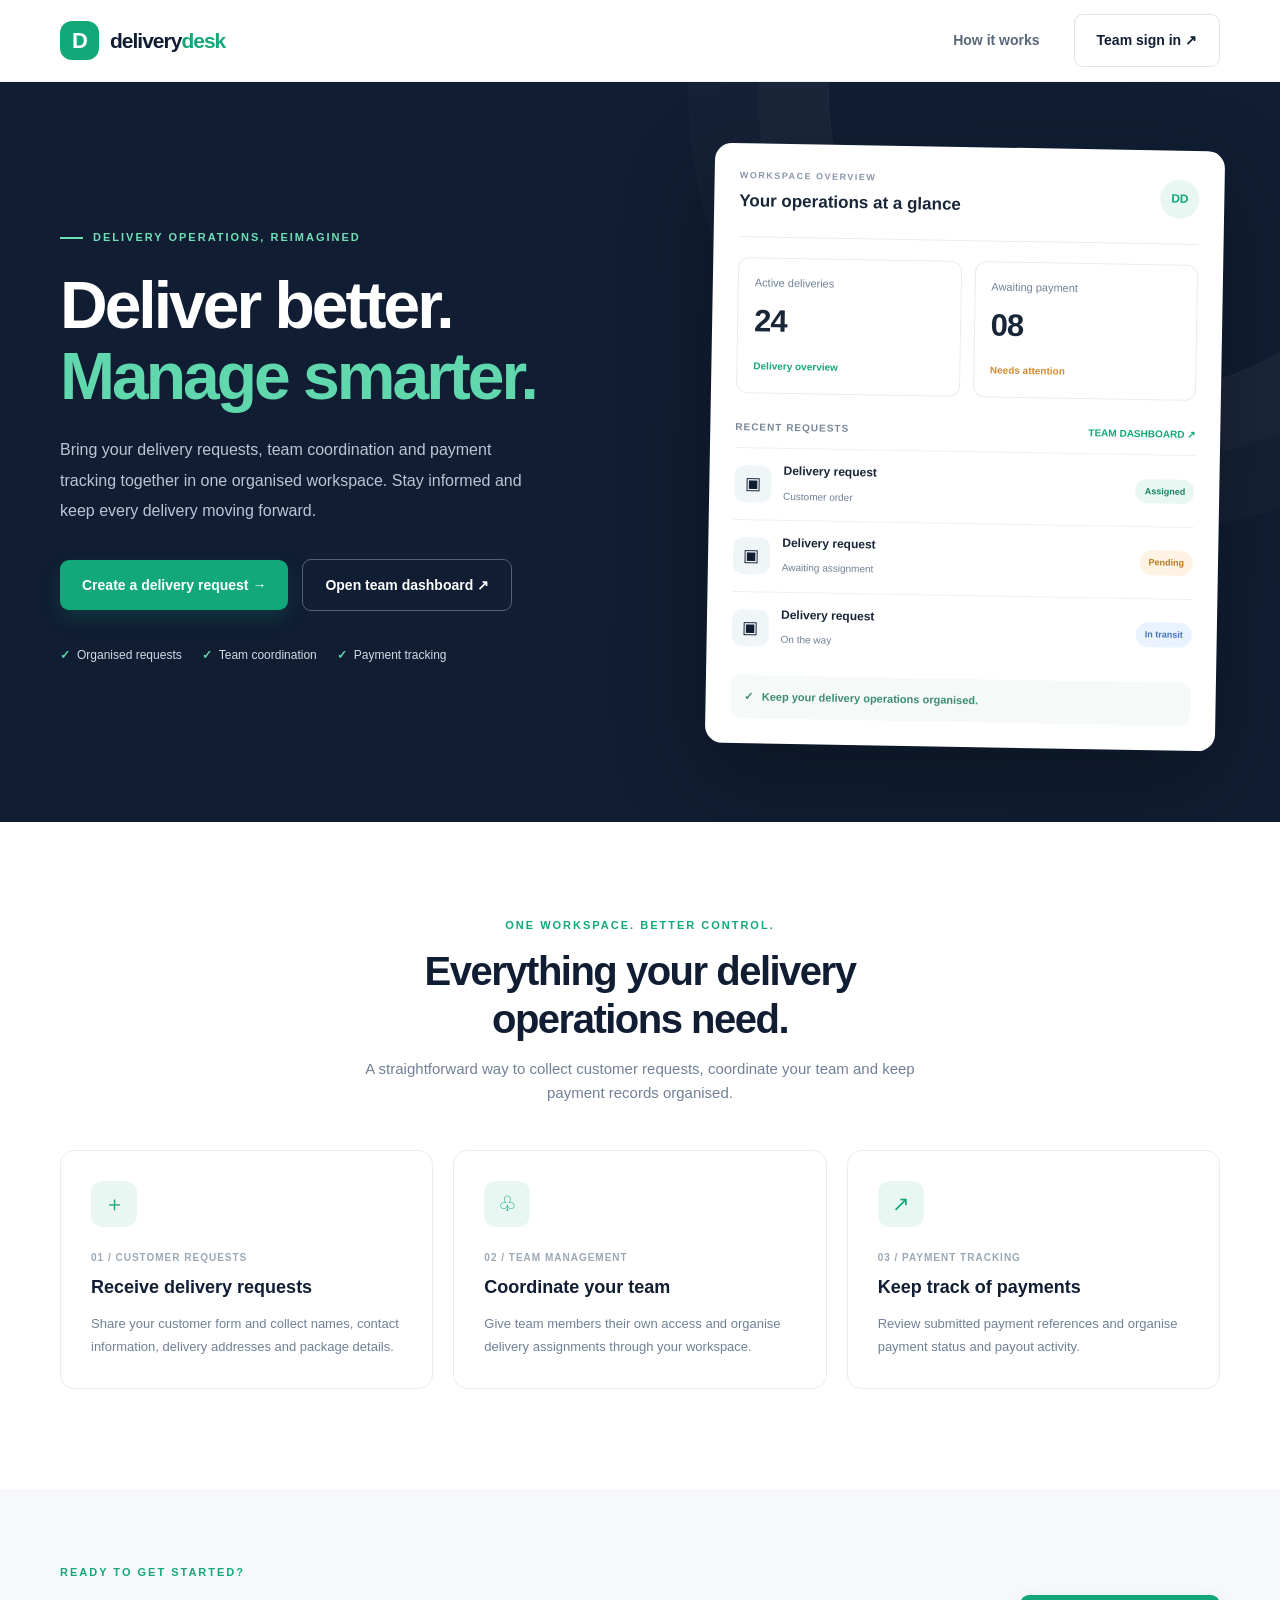
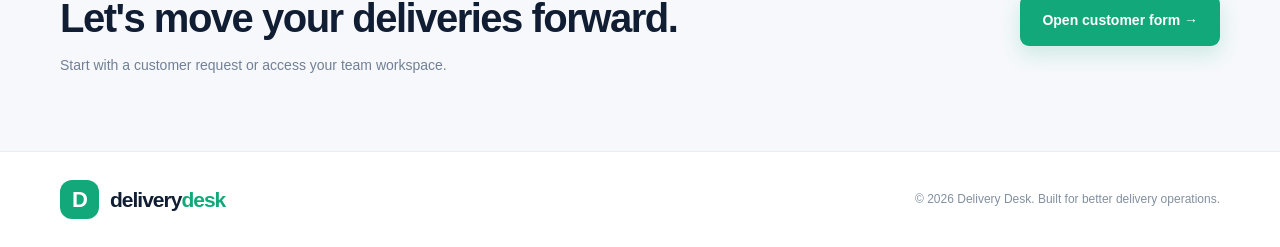
==== index.html @ 48ea98e4 "Add files via upload" ====
<!DOCTYPE html>
<html lang="en">
<head>
  <meta charset="UTF-8">
  <meta name="viewport" content="width=device-width, initial-scale=1.0">
  <meta name="theme-color" content="#101d32">
  <title>Delivery Desk | Move every delivery forward</title>
  <meta name="description" content="Manage delivery requests, coordinate your team and track payment activity with Delivery Desk.">

  <style>
    :root {
      --navy: #101d32;
      --navy-light: #1b2c46;
      --green: #13a879;
      --green-light: #e8f7f1;
      --text: #192638;
      --muted: #718096;
      --border: #e8edf2;
      --background: #f6f8fb;
      --white: #ffffff;
    }

    * { box-sizing: border-box; margin: 0; padding: 0; }

    html { scroll-behavior: smooth; }

    body {
      font-family: Inter, -apple-system, BlinkMacSystemFont, "Segoe UI", sans-serif;
      color: var(--text);
      background: var(--white);
      line-height: 1.6;
    }

    a { text-decoration: none; color: inherit; }

    .container {
      width: min(1160px, calc(100% - 48px));
      margin: auto;
    }

    .navbar {
      height: 82px;
      display: flex;
      align-items: center;
      justify-content: space-between;
      border-bottom: 1px solid #edf0f4;
      background: rgba(255,255,255,.96);
      padding: 0 max(24px, calc((100vw - 1160px)/2));
      position: sticky;
      top: 0;
      z-index: 20;
      backdrop-filter: blur(12px);
    }

    .brand {
      display: flex;
      align-items: center;
      gap: 11px;
      font-size: 21px;
      font-weight: 800;
      letter-spacing: -1px;
      color: var(--navy);
    }

    .brand-icon {
      width: 39px;
      height: 39px;
      display: grid;
      place-items: center;
      border-radius: 12px;
      background: var(--green);
      color: white;
      font-size: 22px;
      font-weight: 900;
    }

    .brand span:last-child span { color: var(--green); }

    .nav-links {
      display: flex;
      align-items: center;
      gap: 34px;
      font-size: 14px;
      font-weight: 600;
      color: #59677a;
    }

    .nav-links a:hover { color: var(--green); }

    .button {
      display: inline-flex;
      align-items: center;
      justify-content: center;
      gap: 10px;
      padding: 14px 22px;
      border-radius: 9px;
      font-size: 14px;
      font-weight: 700;
      transition: .2s ease;
      cursor: pointer;
    }

    .button-primary {
      background: var(--green);
      color: white;
      box-shadow: 0 8px 20px rgba(19,168,121,.18);
    }

    .button-primary:hover {
      background: #0c9067;
      transform: translateY(-2px);
    }

    .button-outline {
      border: 1px solid #dce3eb;
      color: var(--navy);
      background: white;
    }

    .button-outline:hover { border-color: var(--green); color: var(--green); }

    .hero {
      background: var(--navy);
      color: white;
      position: relative;
      overflow: hidden;
    }

    .hero::before {
      content: "";
      position: absolute;
      width: 600px;
      height: 600px;
      border: 1px solid rgba(255,255,255,.07);
      border-radius: 50%;
      right: -150px;
      top: -290px;
      box-shadow: 0 0 0 70px rgba(255,255,255,.025),
                  0 0 0 140px rgba(255,255,255,.02);
    }

    .hero-inner {
      min-height: 625px;
      display: grid;
      grid-template-columns: 1fr 1fr;
      align-items: center;
      gap: 65px;
      padding-top: 65px;
      padding-bottom: 75px;
      position: relative;
      z-index: 1;
    }

    .eyebrow {
      color: #6fe0b5;
      font-size: 11px;
      letter-spacing: 2px;
      font-weight: 800;
      display: flex;
      align-items: center;
      gap: 10px;
      margin-bottom: 23px;
    }

    .eyebrow::before {
      content: "";
      width: 23px;
      height: 2px;
      background: #6fe0b5;
    }

    .hero h1 {
      font-size: clamp(42px, 5.2vw, 66px);
      line-height: 1.08;
      letter-spacing: -3px;
      max-width: 570px;
      margin-bottom: 23px;
    }

    .hero h1 span { color: #61d7ad; }

    .hero-description {
      color: #bac6d5;
      font-size: 16px;
      line-height: 1.9;
      max-width: 490px;
      margin-bottom: 32px;
    }

    .hero-buttons {
      display: flex;
      align-items: center;
      flex-wrap: wrap;
      gap: 14px;
    }

    .hero .button-outline {
      background: transparent;
      border-color: #536177;
      color: white;
    }

    .hero .button-outline:hover {
      background: rgba(255,255,255,.08);
      border-color: white;
    }

    .trust-list {
      display: flex;
      flex-wrap: wrap;
      gap: 20px;
      margin-top: 35px;
      color: #d1dbe6;
      font-size: 12px;
    }

    .trust-list span::before {
      content: "✓";
      color: #61d7ad;
      margin-right: 7px;
      font-weight: 900;
    }

    /* Dashboard preview */

    .dashboard-card {
      background: white;
      color: var(--text);
      border-radius: 17px;
      padding: 25px;
      box-shadow: 0 30px 90px rgba(0,0,0,.28);
      transform: rotate(1deg);
      max-width: 510px;
      margin-left: auto;
      width: 100%;
    }

    .dashboard-top {
      display: flex;
      justify-content: space-between;
      align-items: center;
      padding-bottom: 21px;
      border-bottom: 1px solid var(--border);
    }

    .dashboard-top small {
      display: block;
      font-size: 9px;
      letter-spacing: 1.5px;
      color: #8a96a6;
      font-weight: 800;
      margin-bottom: 5px;
    }

    .dashboard-top strong { font-size: 17px; }

    .avatar {
      width: 39px;
      height: 39px;
      border-radius: 50%;
      display: grid;
      place-items: center;
      background: var(--green-light);
      color: var(--green);
      font-size: 12px;
      font-weight: 800;
    }

    .stats {
      display: grid;
      grid-template-columns: 1fr 1fr;
      gap: 13px;
      padding: 20px 0;
    }

    .stat {
      border: 1px solid var(--border);
      border-radius: 11px;
      padding: 16px;
    }

    .stat small {
      color: var(--muted);
      font-size: 11px;
      display: block;
    }

    .stat strong {
      display: block;
      font-size: 31px;
      margin: 5px 0;
      letter-spacing: -1px;
    }

    .stat em {
      color: var(--green);
      font-size: 10px;
      font-style: normal;
      font-weight: 700;
    }

    .stat .orange { color: #d28b30; }

    .section-heading {
      display: flex;
      justify-content: space-between;
      align-items: center;
      margin: 6px 0 12px;
      font-size: 10px;
      font-weight: 800;
      letter-spacing: 1px;
      color: #788698;
    }

    .section-heading a {
      color: var(--green);
      font-size: 10px;
      letter-spacing: 0;
    }

    .order {
      display: flex;
      align-items: center;
      gap: 12px;
      padding: 13px 0;
      border-top: 1px solid #edf0f4;
    }

    .order-icon {
      width: 37px;
      height: 37px;
      border-radius: 10px;
      background: #f0f5f8;
      display: grid;
      place-items: center;
      color: var(--navy);
      font-size: 17px;
    }

    .order-info { flex: 1; }

    .order-info strong {
      display: block;
      font-size: 12px;
    }

    .order-info small {
      color: var(--muted);
      font-size: 10px;
    }

    .status {
      padding: 5px 9px;
      border-radius: 20px;
      font-size: 9px;
      font-weight: 800;
    }

    .status-green { background: #e8f7f1; color: #13845e; }
    .status-orange { background: #fff4e4; color: #b77820; }
    .status-blue { background: #eaf2ff; color: #4273bd; }

    .dashboard-bottom {
      margin-top: 12px;
      padding: 13px;
      border-radius: 9px;
      background: #f5faf8;
      color: #3c8d70;
      font-size: 11px;
      font-weight: 700;
    }

    /* General sections */

    .intro {
      text-align: center;
      padding: 95px 0 45px;
    }

    .section-tag {
      color: var(--green);
      font-size: 11px;
      letter-spacing: 2px;
      font-weight: 800;
      margin-bottom: 12px;
    }

    .intro h2, .cta h2 {
      color: var(--navy);
      font-size: clamp(28px, 3.5vw, 40px);
      letter-spacing: -1.5px;
      line-height: 1.2;
    }

    .intro p {
      color: var(--muted);
      font-size: 15px;
      max-width: 570px;
      margin: 14px auto 0;
    }

    .features {
      display: grid;
      grid-template-columns: repeat(3, 1fr);
      gap: 20px;
      padding-bottom: 100px;
    }

    .feature {
      border: 1px solid var(--border);
      padding: 30px;
      border-radius: 14px;
      transition: .2s ease;
      background: white;
    }

    .feature:hover {
      transform: translateY(-5px);
      box-shadow: 0 15px 35px rgba(20,40,70,.07);
      border-color: #cdece0;
    }

    .feature-icon {
      width: 46px;
      height: 46px;
      display: grid;
      place-items: center;
      background: var(--green-light);
      color: var(--green);
      border-radius: 12px;
      font-size: 21px;
      margin-bottom: 23px;
    }

    .feature-number {
      color: #9ba8b6;
      font-size: 10px;
      font-weight: 800;
      letter-spacing: 1px;
    }

    .feature h3 {
      font-size: 18px;
      margin: 7px 0 10px;
      color: var(--navy);
    }

    .feature p {
      color: var(--muted);
      font-size: 13px;
      line-height: 1.8;
    }

    .cta-section {
      background: var(--background);
      padding: 75px 0;
    }

    .cta {
      display: flex;
      justify-content: space-between;
      align-items: center;
      gap: 30px;
    }

    .cta p {
      color: var(--muted);
      margin-top: 12px;
      font-size: 14px;
    }

    footer {
      padding: 28px 0;
      border-top: 1px solid var(--border);
      background: white;
    }

    .footer-inner {
      display: flex;
      justify-content: space-between;
      align-items: center;
      gap: 20px;
      flex-wrap: wrap;
    }

    .footer-inner small {
      color: #8290a0;
      font-size: 12px;
    }

    @media(max-width: 850px) {
      .hero-inner {
        grid-template-columns: 1fr;
        gap: 55px;
        padding-top: 80px;
      }

      .dashboard-card { margin: auto; transform: none; }
      .features { grid-template-columns: 1fr; }
      .intro { padding-top: 75px; }
    }

    @media(max-width: 600px) {
      .navbar { height: 70px; padding: 0 20px; }
      .nav-links { gap: 12px; font-size: 12px; }
      .nav-links .button { padding: 10px 12px; font-size: 11px; }
      .container { width: calc(100% - 36px); }
      .hero-inner { padding-top: 65px; padding-bottom: 65px; }
      .hero h1 { letter-spacing: -2px; }
      .hero-description { font-size: 14px; }
      .hero-buttons { align-items: stretch; flex-direction: column; }
      .trust-list { gap: 12px; }
      .dashboard-card { padding: 17px; }
      .stat { padding: 12px; }
      .stat strong { font-size: 25px; }
      .order-info strong { font-size: 10px; }
      .status { font-size: 8px; padding: 4px 6px; }
      .cta { flex-direction: column; align-items: flex-start; }
      .cta .button { width: 100%; }
    }
  </style>
</head>

<body>

  <nav class="navbar">
    <a class="brand" href="index.html">
      <span class="brand-icon">D</span>
      <span>delivery<span>desk</span></span>
    </a>

    <div class="nav-links">
      <a href="#how">How it works</a>
      <a class="button button-outline" href="login.html">Team sign in ↗</a>
    </div>
  </nav>

  <main>
    <section class="hero">
      <div class="container hero-inner">

        <div>
          <div class="eyebrow">DELIVERY OPERATIONS, REIMAGINED</div>

          <h1>
            Deliver better.<br>
            <span>Manage smarter.</span>
          </h1>

          <p class="hero-description">
            Bring your delivery requests, team coordination and payment
            tracking together in one organised workspace. Stay informed
            and keep every delivery moving forward.
          </p>

          <div class="hero-buttons">
            <a href="delivery.html" class="button button-primary">
              Create a delivery request →
            </a>
            <a href="login.html" class="button button-outline">
              Open team dashboard ↗
            </a>
          </div>

          <div class="trust-list">
            <span>Organised requests</span>
            <span>Team coordination</span>
            <span>Payment tracking</span>
          </div>
        </div>

        <div class="dashboard-card">
          <div class="dashboard-top">
            <div>
              <small>WORKSPACE OVERVIEW</small>
              <strong>Your operations at a glance</strong>
            </div>
            <div class="avatar">DD</div>
          </div>

          <div class="stats">
            <div class="stat">
              <small>Active deliveries</small>
              <strong>24</strong>
              <em>Delivery overview</em>
            </div>
            <div class="stat">
              <small>Awaiting payment</small>
              <strong>08</strong>
              <em class="orange">Needs attention</em>
            </div>
          </div>

          <div class="section-heading">
            <span>RECENT REQUESTS</span>
            <a href="login.html">TEAM DASHBOARD ↗</a>
          </div>

          <div class="order">
            <div class="order-icon">▣</div>
            <div class="order-info">
              <strong>Delivery request</strong>
              <small>Customer order</small>
            </div>
            <span class="status status-green">Assigned</span>
          </div>

          <div class="order">
            <div class="order-icon">▣</div>
            <div class="order-info">
              <strong>Delivery request</strong>
              <small>Awaiting assignment</small>
            </div>
            <span class="status status-orange">Pending</span>
          </div>

          <div class="order">
            <div class="order-icon">▣</div>
            <div class="order-info">
              <strong>Delivery request</strong>
              <small>On the way</small>
            </div>
            <span class="status status-blue">In transit</span>
          </div>

          <div class="dashboard-bottom">
            ✓ &nbsp; Keep your delivery operations organised.
          </div>
        </div>

      </div>
    </section>

    <section id="how">
      <div class="container">
        <div class="intro">
          <div class="section-tag">ONE WORKSPACE. BETTER CONTROL.</div>
          <h2>Everything your delivery<br>operations need.</h2>
          <p>
            A straightforward way to collect customer requests,
            coordinate your team and keep payment records organised.
          </p>
        </div>

        <div class="features">
          <article class="feature">
            <div class="feature-icon">＋</div>
            <div class="feature-number">01 / CUSTOMER REQUESTS</div>
            <h3>Receive delivery requests</h3>
            <p>
              Share your customer form and collect names, contact
              information, delivery addresses and package details.
            </p>
          </article>

          <article class="feature">
            <div class="feature-icon">♧</div>
            <div class="feature-number">02 / TEAM MANAGEMENT</div>
            <h3>Coordinate your team</h3>
            <p>
              Give team members their own access and organise
              delivery assignments through your workspace.
            </p>
          </article>

          <article class="feature">
            <div class="feature-icon">↗</div>
            <div class="feature-number">03 / PAYMENT TRACKING</div>
            <h3>Keep track of payments</h3>
            <p>
              Review submitted payment references and organise
              payment status and payout activity.
            </p>
          </article>
        </div>
      </div>
    </section>

    <section class="cta-section">
      <div class="container cta">
        <div>
          <div class="section-tag">READY TO GET STARTED?</div>
          <h2>Let's move your deliveries forward.</h2>
          <p>Start with a customer request or access your team workspace.</p>
        </div>

        <a href="delivery.html" class="button button-primary">
          Open customer form →
        </a>
      </div>
    </section>
  </main>

  <footer>
    <div class="container footer-inner">
      <a class="brand" href="index.html">
        <span class="brand-icon">D</span>
        <span>delivery<span>desk</span></span>
      </a>
      <small>© 2026 Delivery Desk. Built for better delivery operations.</small>
    </div>
  </footer>

</body>
</html>
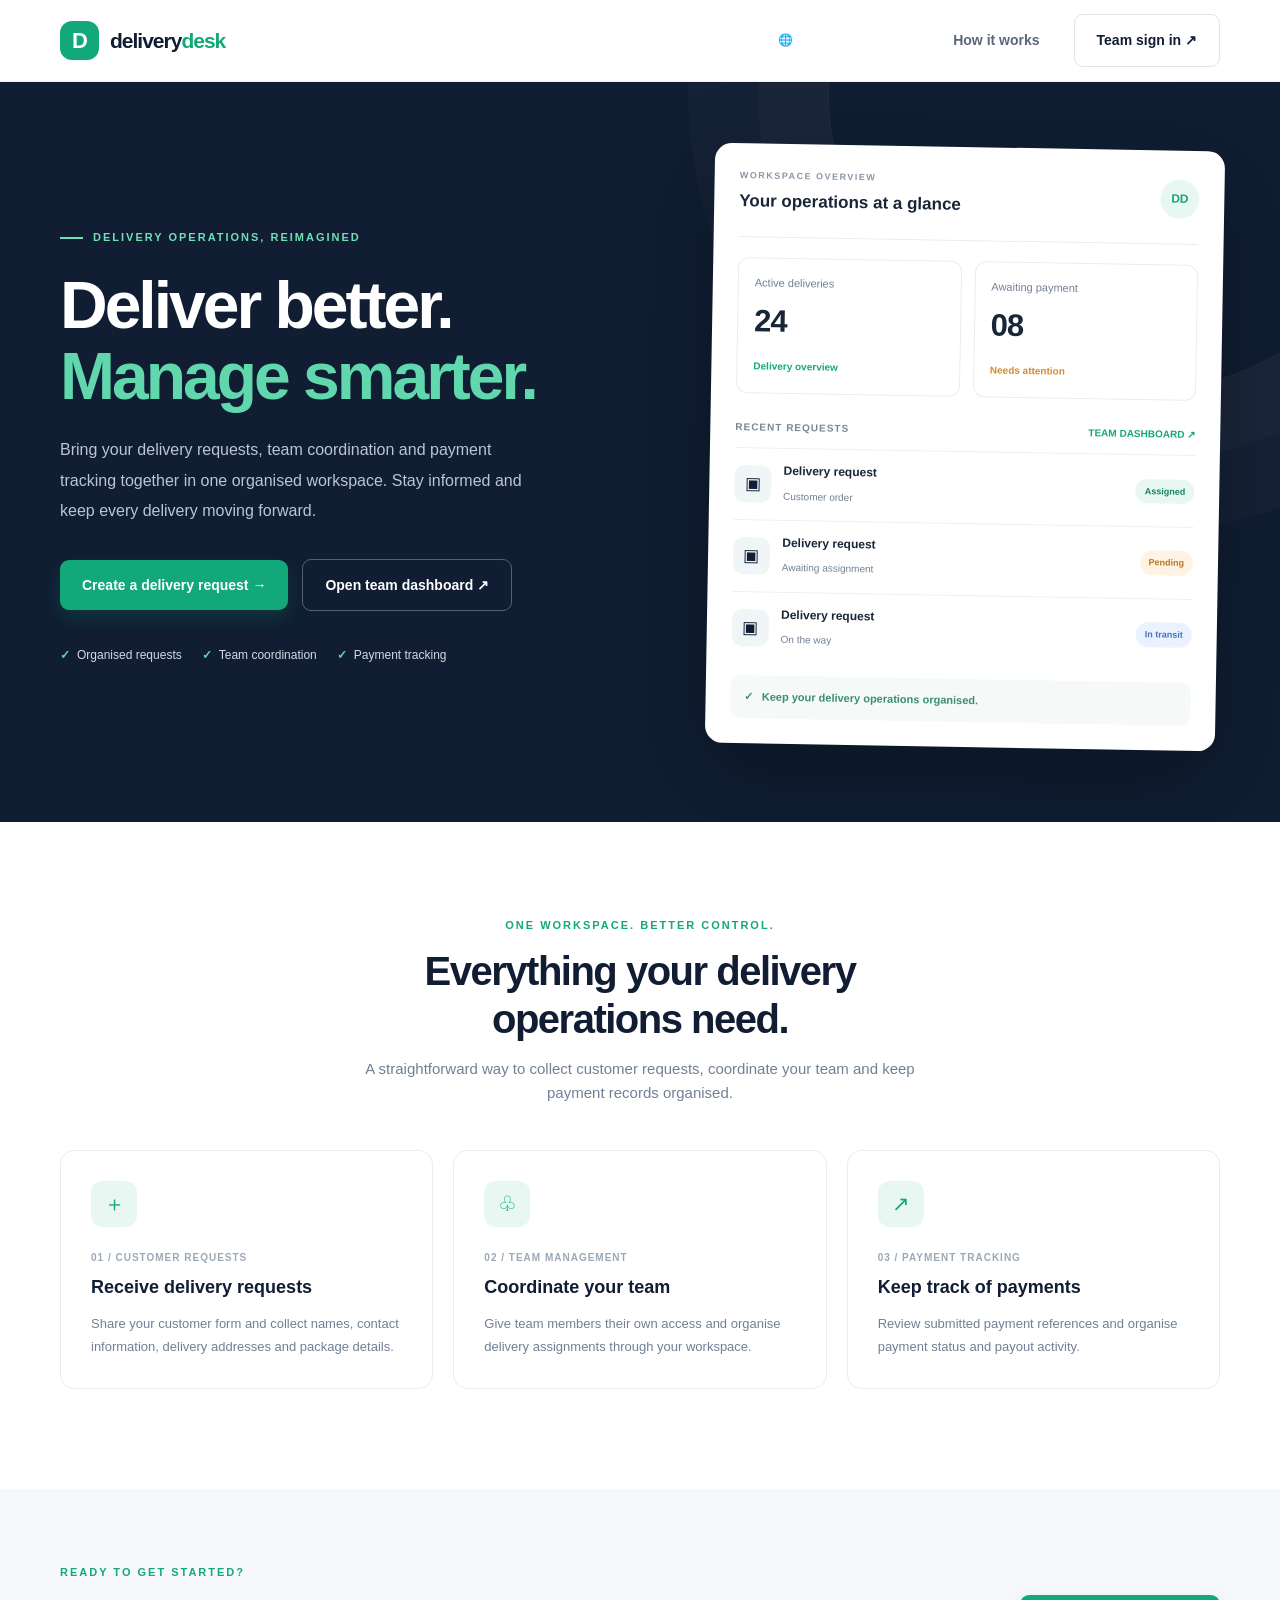
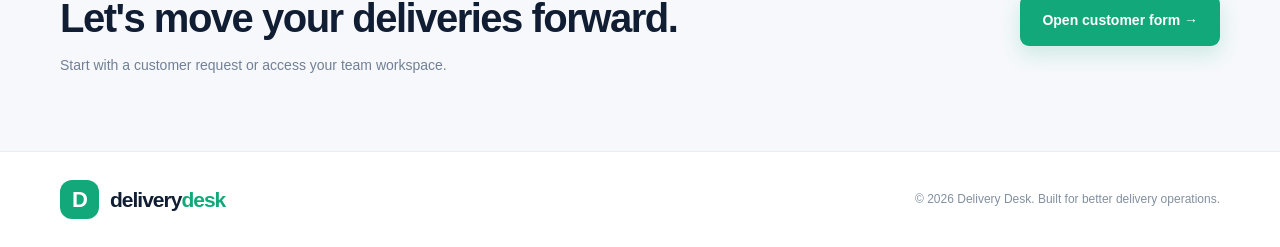
==== commit 843aa822: "Add files via upload" ====
--- a/index.html
+++ b/index.html
@@ -87,6 +87,34 @@
     }
 
     .nav-links a:hover { color: var(--green); }
+
+    /* Language translator */
+    .language-picker {
+      display: flex;
+      align-items: center;
+      gap: 6px;
+      font-size: 12px;
+      color: #59677a;
+      font-weight: 600;
+    }
+
+    #google_translate_element { min-width: 120px; }
+    #google_translate_element select {
+      max-width: 150px;
+      padding: 8px 10px;
+      border: 1px solid #dce3eb;
+      border-radius: 8px;
+      background: #fff;
+      color: var(--navy);
+      font: inherit;
+      cursor: pointer;
+    }
+
+    .goog-te-banner-frame { display: none !important; }
+    body { top: 0 !important; }
+    .goog-logo-link, .goog-te-gadget span { display: none !important; }
+    .goog-te-gadget { color: transparent !important; font-size: 0 !important; }
+
 
     .button {
       display: inline-flex;
@@ -531,6 +559,10 @@
     </a>
 
     <div class="nav-links">
+      <div class="language-picker" aria-label="Website language">
+        <span aria-hidden="true">🌐</span>
+        <div id="google_translate_element"></div>
+      </div>
       <a href="#how">How it works</a>
       <a class="button button-outline" href="login.html">Team sign in ↗</a>
     </div>
@@ -702,5 +734,19 @@
     </div>
   </footer>
 
+  <script>
+    function googleTranslateElementInit() {
+      new google.translate.TranslateElement(
+        {
+          pageLanguage: "en",
+          includedLanguages: "en,fr,es,pt,de,it,ar,zh-CN,ja,ko,ru,hi,nl,tr,sw",
+          autoDisplay: false
+        },
+        "google_translate_element"
+      );
+    }
+  </script>
+  <script src="https://translate.google.com/translate_a/element.js?cb=googleTranslateElementInit"></script>
+
 </body>
 </html>
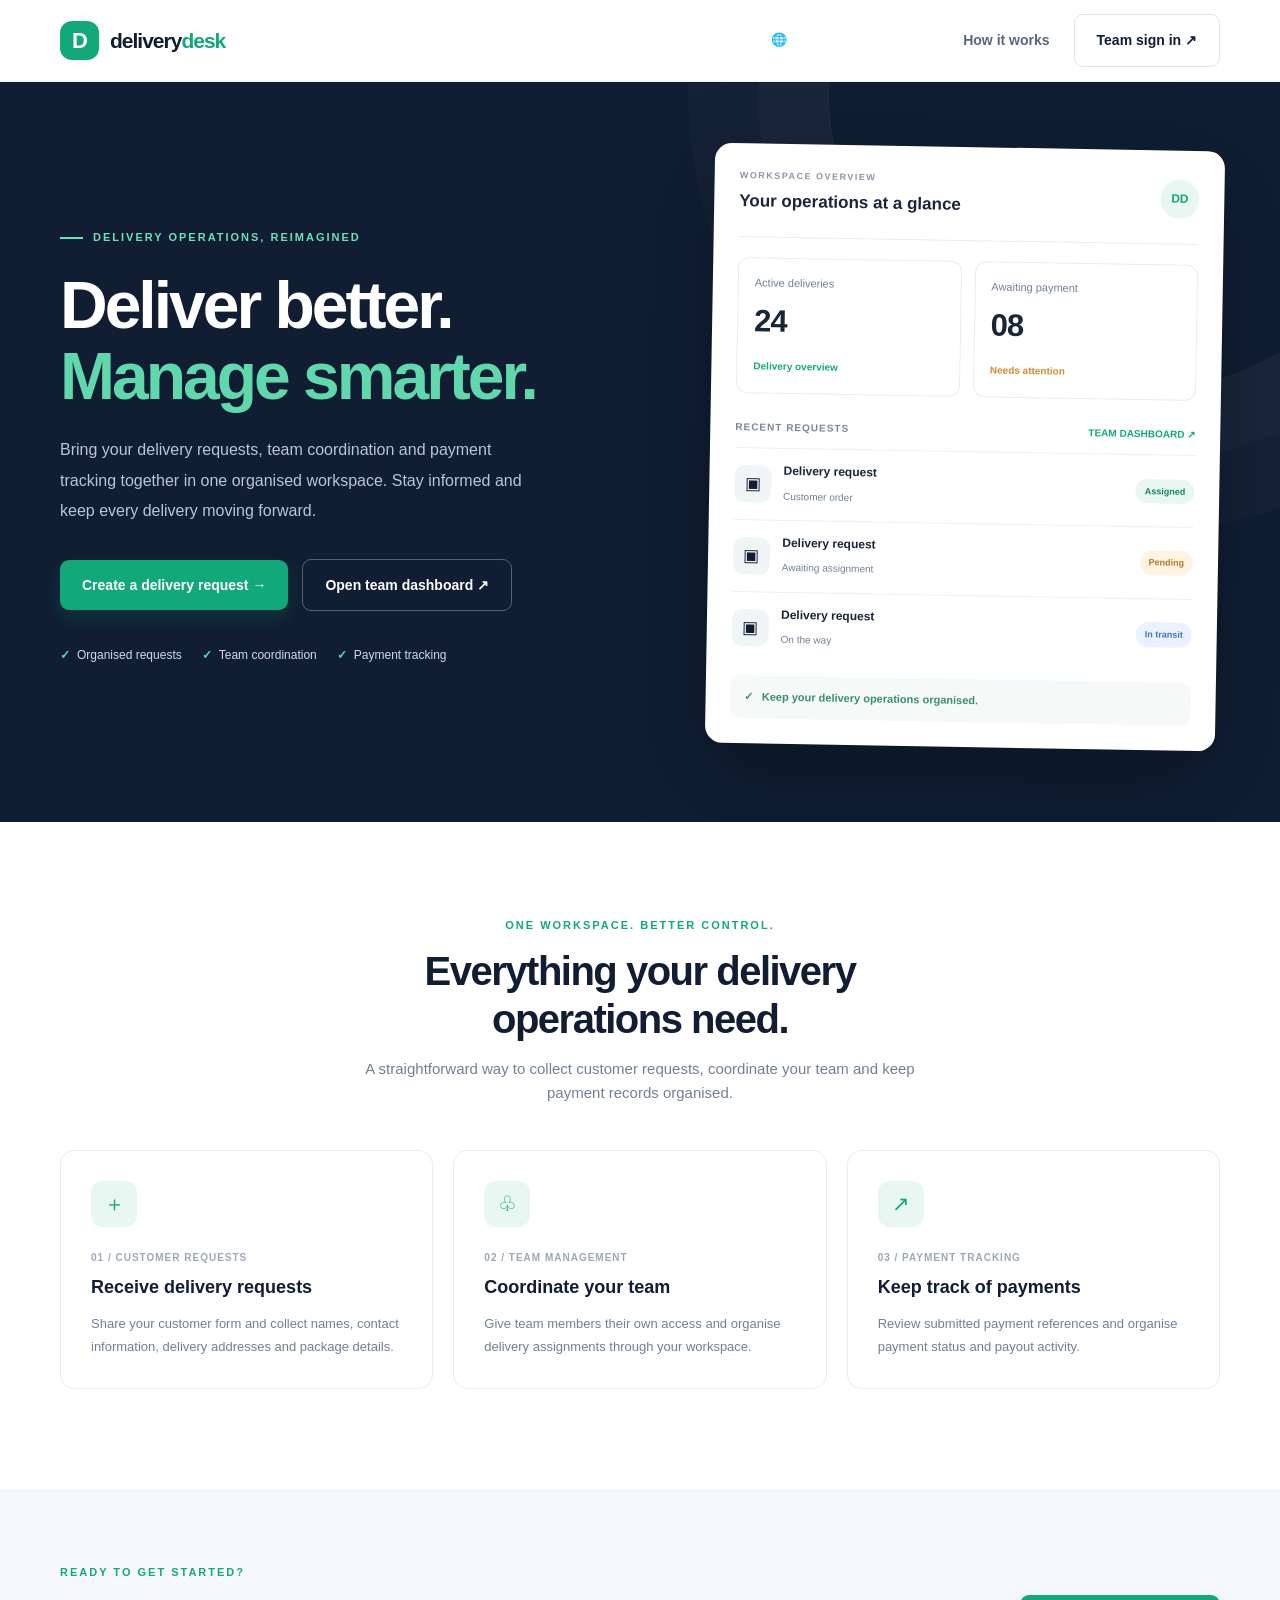
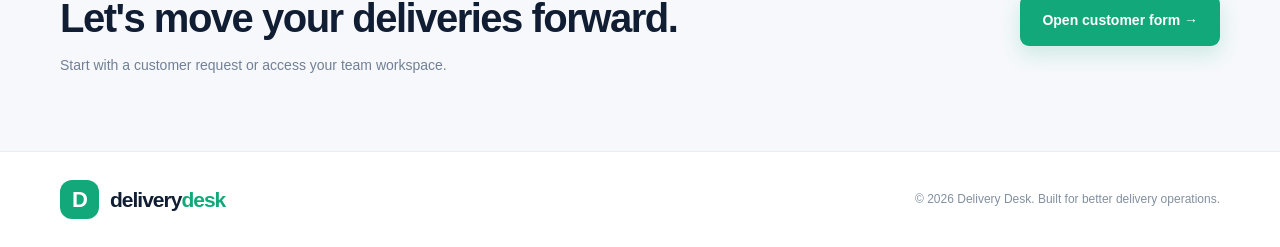
==== commit 8c3400bf: "Add files via upload" ====
--- a/index.html
+++ b/index.html
@@ -1,4 +1,3 @@
-
 <!DOCTYPE html>
 <html lang="en">
 <head>
@@ -40,17 +39,18 @@
     }
 
     .navbar {
-      height: 82px;
+      min-height: 82px;
       display: flex;
       align-items: center;
       justify-content: space-between;
       border-bottom: 1px solid #edf0f4;
       background: rgba(255,255,255,.96);
-      padding: 0 max(24px, calc((100vw - 1160px)/2));
+      padding: 12px max(24px, calc((100vw - 1160px)/2));
       position: sticky;
       top: 0;
       z-index: 20;
       backdrop-filter: blur(12px);
+      gap: 20px;
     }
 
     .brand {
@@ -61,6 +61,7 @@
       font-weight: 800;
       letter-spacing: -1px;
       color: var(--navy);
+      flex-shrink: 0;
     }
 
     .brand-icon {
@@ -80,7 +81,7 @@
     .nav-links {
       display: flex;
       align-items: center;
-      gap: 34px;
+      gap: 24px;
       font-size: 14px;
       font-weight: 600;
       color: #59677a;
@@ -92,29 +93,51 @@
     .language-picker {
       display: flex;
       align-items: center;
-      gap: 6px;
-      font-size: 12px;
+      gap: 7px;
+      font-size: 13px;
       color: #59677a;
       font-weight: 600;
     }
 
-    #google_translate_element { min-width: 120px; }
-    #google_translate_element select {
-      max-width: 150px;
-      padding: 8px 10px;
-      border: 1px solid #dce3eb;
-      border-radius: 8px;
-      background: #fff;
-      color: var(--navy);
-      font: inherit;
+    #google_translate_element {
+      min-width: 145px;
+      min-height: 38px;
+      display: flex;
+      align-items: center;
+    }
+
+    #google_translate_element .goog-te-gadget {
+      font-size: 0 !important;
+      color: transparent !important;
+    }
+
+    #google_translate_element select,
+    #google_translate_element .goog-te-combo {
+      display: block !important;
+      width: 145px !important;
+      max-width: 145px !important;
+      height: 38px !important;
+      padding: 6px 10px !important;
+      border: 1px solid #dce3eb !important;
+      border-radius: 8px !important;
+      background: #fff !important;
+      color: #101d32 !important;
+      font-family: Arial, sans-serif !important;
+      font-size: 13px !important;
+      font-weight: 600 !important;
+      line-height: normal !important;
       cursor: pointer;
+    }
+
+    #google_translate_element select option {
+      color: #101d32 !important;
+      background: #ffffff !important;
+      font-size: 13px !important;
     }
 
     .goog-te-banner-frame { display: none !important; }
     body { top: 0 !important; }
     .goog-logo-link, .goog-te-gadget span { display: none !important; }
-    .goog-te-gadget { color: transparent !important; font-size: 0 !important; }
-
 
     .button {
       display: inline-flex;
@@ -146,7 +169,10 @@
       background: white;
     }
 
-    .button-outline:hover { border-color: var(--green); color: var(--green); }
+    .button-outline:hover {
+      border-color: var(--green);
+      color: var(--green);
+    }
 
     .hero {
       background: var(--navy);
@@ -530,8 +556,27 @@
     }
 
     @media(max-width: 600px) {
-      .navbar { height: 70px; padding: 0 20px; }
-      .nav-links { gap: 12px; font-size: 12px; }
+      .navbar {
+        min-height: 70px;
+        padding: 12px 20px;
+        align-items: flex-start;
+        flex-direction: column;
+      }
+
+      .nav-links {
+        width: 100%;
+        gap: 12px;
+        font-size: 12px;
+        flex-wrap: wrap;
+      }
+
+      #google_translate_element,
+      #google_translate_element select,
+      #google_translate_element .goog-te-combo {
+        width: 135px !important;
+        max-width: 135px !important;
+      }
+
       .nav-links .button { padding: 10px 12px; font-size: 11px; }
       .container { width: calc(100% - 36px); }
       .hero-inner { padding-top: 65px; padding-bottom: 65px; }
@@ -746,7 +791,8 @@
       );
     }
   </script>
+
   <script src="https://translate.google.com/translate_a/element.js?cb=googleTranslateElementInit"></script>
 
 </body>
-</html>
+</html>
